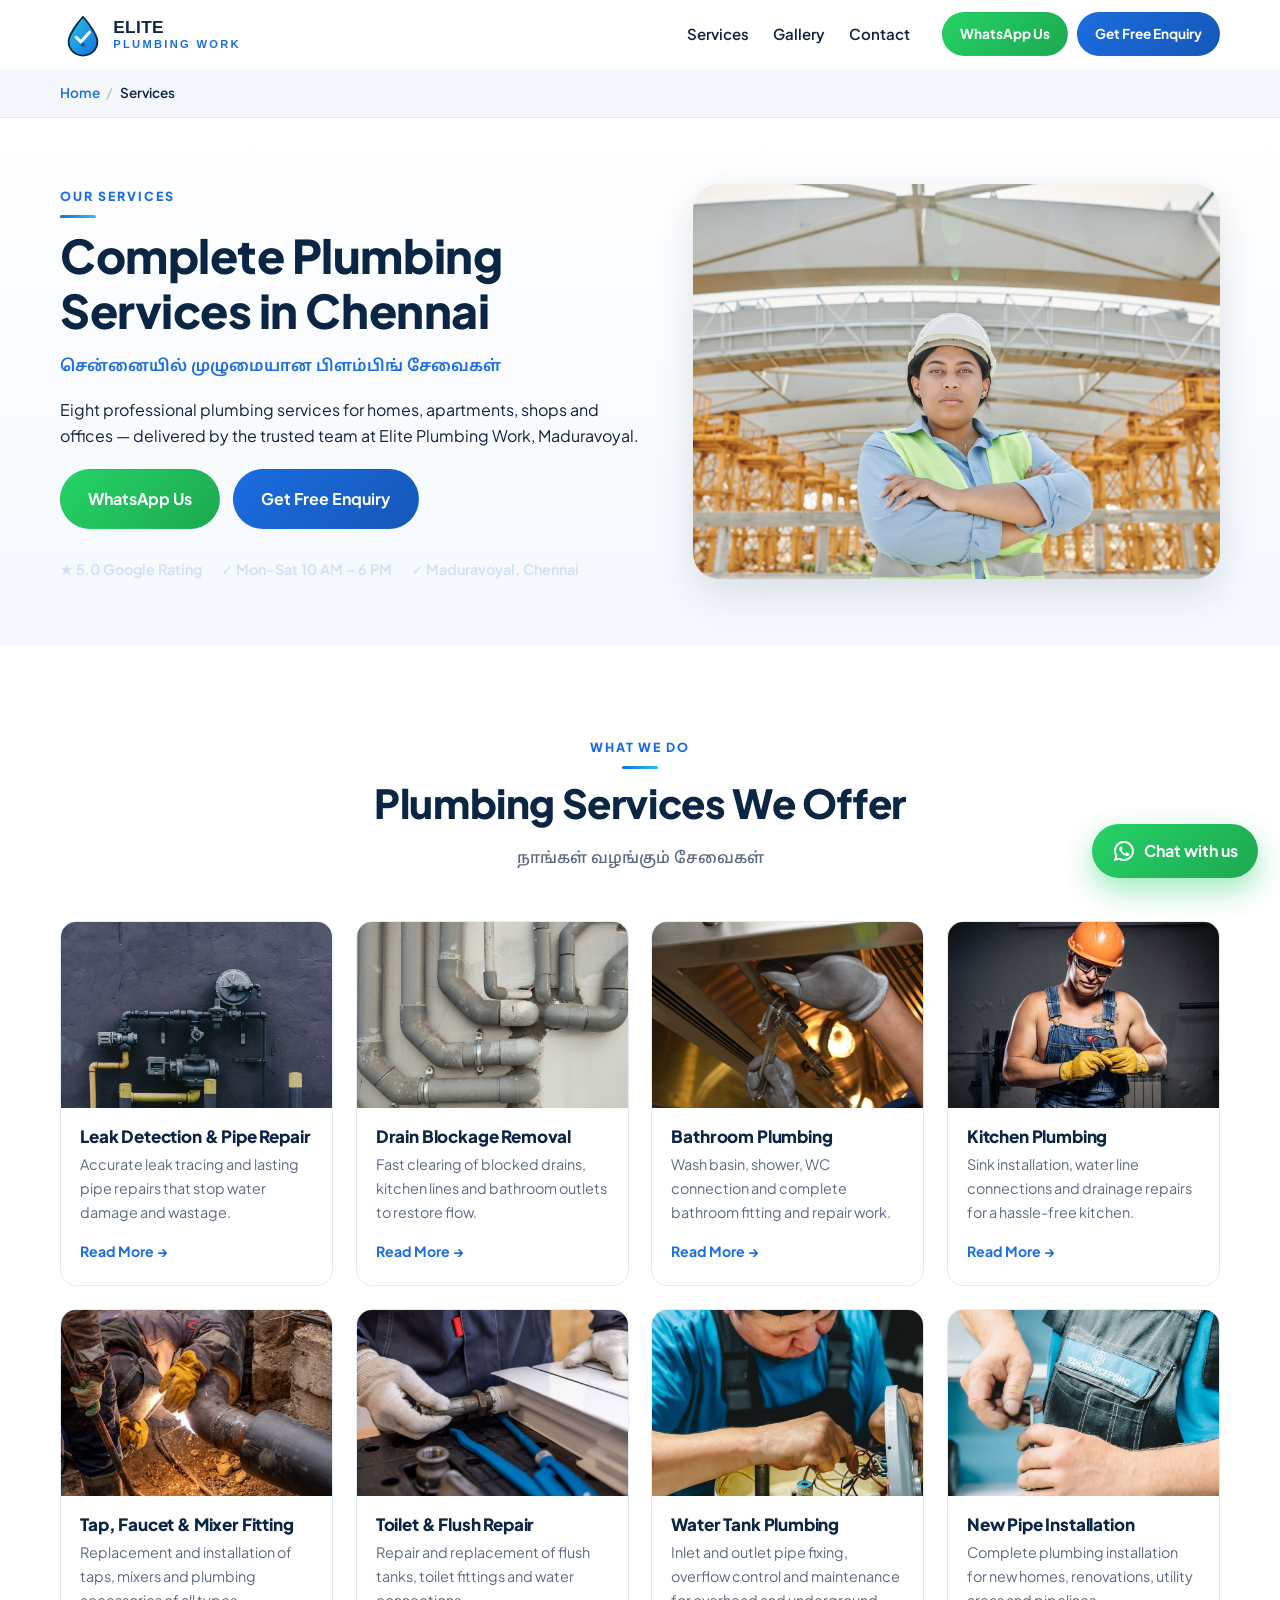
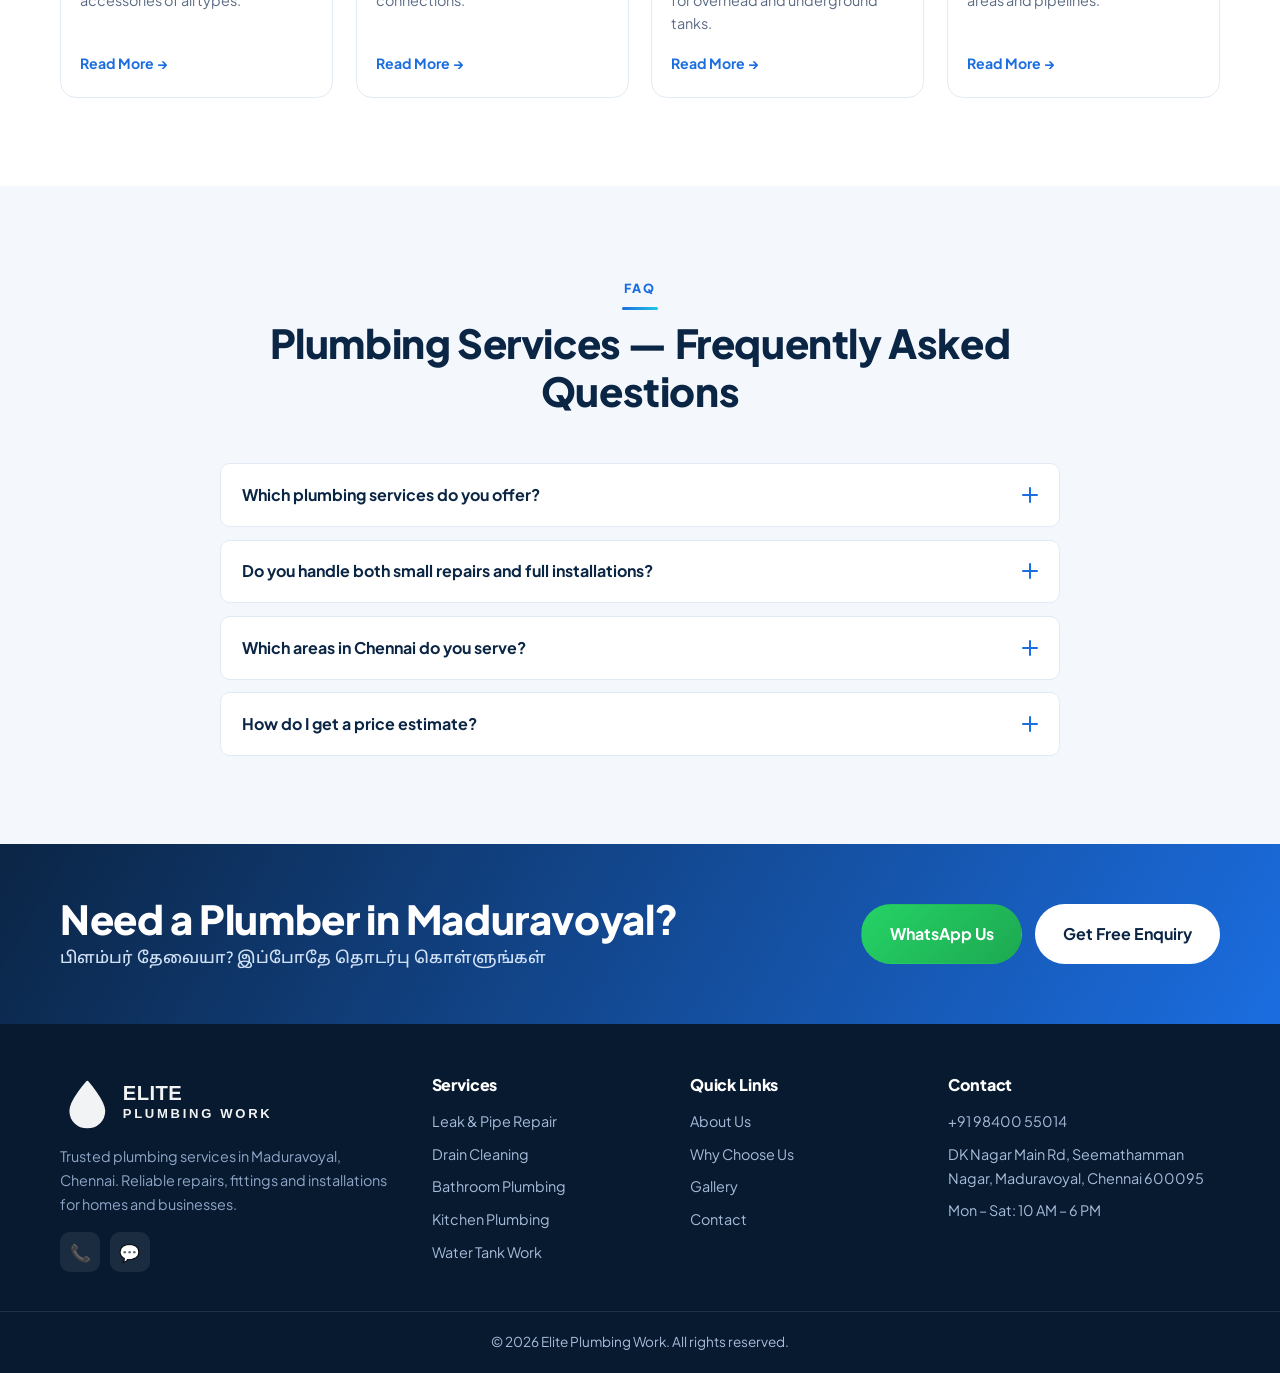
==== services/index.html @ b77322d3 "Add files via upload" ====
<!DOCTYPE html>
<html lang="en">
<head>
  <meta charset="UTF-8" />
  <meta name="viewport" content="width=device-width, initial-scale=1.0" />
  <title>Plumbing Services in Chennai | Elite Plumbing Work – Maduravoyal</title>
  <meta name="description" content="Complete plumbing services in Chennai — leak repair, drain cleaning, bathroom & kitchen plumbing, tap fitting, toilet repair, water tank plumbing and new pipe installation. Call or WhatsApp +91 98400 55014." />
  <meta name="keywords" content="plumbing services Chennai, plumber Maduravoyal, Elite Plumbing Work services, residential plumber Chennai" />
  <meta name="theme-color" content="#0B2545" />
  <link rel="canonical" href="./" />
  <meta property="og:type" content="website" />
  <meta property="og:title" content="Plumbing Services in Chennai | Elite Plumbing Work" />
  <meta property="og:description" content="Leak repair, drain cleaning, bathroom & kitchen plumbing, tap fitting, water tank work and more in Maduravoyal, Chennai." />
  <meta property="og:image" content="../images/hero.jpg" />
  <meta name="twitter:card" content="summary_large_image" />
  <link rel="icon" type="image/svg+xml" href="../assets/favicon.svg" />
  <link rel="preconnect" href="https://fonts.googleapis.com" />
  <link rel="preconnect" href="https://fonts.gstatic.com" crossorigin />
  <link href="https://fonts.googleapis.com/css2?family=Plus+Jakarta+Sans:wght@400;500;600;700;800&family=Noto+Sans+Tamil:wght@400;500;600&display=swap" rel="stylesheet" />
  <link rel="stylesheet" href="../css/styles.css" />
</head>
<body>

  <header class="site-header" id="siteHeader">
    <div class="container header__inner">
      <a href="../index.html" class="brand" aria-label="Elite Plumbing Work home">
        <img src="../assets/logo.svg" alt="Elite Plumbing Work" class="brand__logo" width="220" height="54" />
      </a>

      <nav class="nav" id="primaryNav" aria-label="Main navigation">
        <ul class="nav__list">
          <li><a href="../index.html#services" class="nav__link">Services <span class="ta">சேவைகள்</span></a></li>
          <li><a href="../index.html#gallery" class="nav__link">Gallery <span class="ta">புகைப்படங்கள்</span></a></li>
          <li><a href="../index.html#contact" class="nav__link">Contact <span class="ta">தொடர்பு</span></a></li>
        </ul>
        <div class="nav__cta">
          <a href="https://wa.me/919840055014?text=Hi%20Elite%20Plumbing%20Work%2C%20I%20need%20plumbing%20service." target="_blank" rel="noopener" class="btn btn--whatsapp btn--sm">WhatsApp Us</a>
          <a href="../index.html#contact" class="btn btn--primary btn--sm">Get Free Enquiry</a>
        </div>
      </nav>

      <button class="nav-toggle" id="navToggle" aria-expanded="false" aria-controls="primaryNav" aria-label="Toggle menu"><span></span><span></span><span></span></button>
    </div>
  </header>

  <main>
    <nav class="breadcrumb" aria-label="Breadcrumb">
      <div class="container">
        <ol>
          <li><a href="../index.html">Home</a></li>
          <li aria-current="page">Services</li>
        </ol>
      </div>
    </nav>

    <section class="page-hero">
      <div class="container page-hero__grid">
        <div class="page-hero__text reveal">
          <span class="eyebrow">Our Services</span>
          <h1>Complete Plumbing Services in Chennai</h1>
          <p class="page-hero__ta ta">சென்னையில் முழுமையான பிளம்பிங் சேவைகள்</p>
          <p>Eight professional plumbing services for homes, apartments, shops and offices — delivered by the trusted team at Elite Plumbing Work, Maduravoyal.</p>
          <div class="page-hero__actions">
            
            <a href="https://wa.me/919840055014?text=Hi%20Elite%20Plumbing%20Work%2C%20I%20need%20a%20plumber." target="_blank" rel="noopener" class="btn btn--whatsapp btn--lg">WhatsApp Us</a>
          <a href="../index.html#contact" class="btn btn--primary btn--lg">Get Free Enquiry</a>
          </div>
          <ul class="hero__chips">
            <li>★ 5.0 Google Rating</li>
            <li>✓ Mon–Sat 10 AM – 6 PM</li>
            <li>✓ Maduravoyal, Chennai</li>
          </ul>
        </div>
        <div class="page-hero__media reveal">
          <img src="../images/hero.jpg" alt="Elite Plumbing Work — plumbing services in Maduravoyal, Chennai" />
        </div>
      </div>
    </section>

    <section class="section">
      <div class="container">
        <div class="section__head reveal">
          <span class="eyebrow">What We Do</span>
          <h2>Plumbing Services We Offer</h2>
          <p class="section__sub ta">நாங்கள் வழங்கும் சேவைகள்</p>
        </div>

        <div class="services-grid">
          <article class="service-card reveal">
            <a class="service-card__img" href="leak-detection-pipe-repair.html"><img src="../images/service-leak.jpg" alt="Plumber repairing a leaking water pipe in Chennai" loading="lazy" /></a>
            <div class="service-card__body">
              <h3><a href="leak-detection-pipe-repair.html">Leak Detection &amp; Pipe Repair</a></h3>
              <p>Accurate leak tracing and lasting pipe repairs that stop water damage and wastage.</p>
              <a class="service-card__link" href="leak-detection-pipe-repair.html">Read More →</a>
            </div>
          </article>

          <article class="service-card reveal">
            <a class="service-card__img" href="drain-blockage-removal.html"><img src="../images/service-drain.jpg" alt="Drain cleaning and blockage removal in Chennai" loading="lazy" /></a>
            <div class="service-card__body">
              <h3><a href="drain-blockage-removal.html">Drain Blockage Removal</a></h3>
              <p>Fast clearing of blocked drains, kitchen lines and bathroom outlets to restore flow.</p>
              <a class="service-card__link" href="drain-blockage-removal.html">Read More →</a>
            </div>
          </article>

          <article class="service-card reveal">
            <a class="service-card__img" href="bathroom-plumbing.html"><img src="../images/service-bathroom.jpg" alt="Bathroom plumbing and fittings in Chennai" loading="lazy" /></a>
            <div class="service-card__body">
              <h3><a href="bathroom-plumbing.html">Bathroom Plumbing</a></h3>
              <p>Wash basin, shower, WC connection and complete bathroom fitting and repair work.</p>
              <a class="service-card__link" href="bathroom-plumbing.html">Read More →</a>
            </div>
          </article>

          <article class="service-card reveal">
            <a class="service-card__img" href="kitchen-plumbing.html"><img src="../images/service-kitchen.jpg" alt="Kitchen sink and plumbing line work in Chennai" loading="lazy" /></a>
            <div class="service-card__body">
              <h3><a href="kitchen-plumbing.html">Kitchen Plumbing</a></h3>
              <p>Sink installation, water line connections and drainage repairs for a hassle-free kitchen.</p>
              <a class="service-card__link" href="kitchen-plumbing.html">Read More →</a>
            </div>
          </article>

          <article class="service-card reveal">
            <a class="service-card__img" href="tap-faucet-mixer-fitting.html"><img src="../images/service-tap.jpg" alt="Tap and mixer fitting in Chennai" loading="lazy" /></a>
            <div class="service-card__body">
              <h3><a href="tap-faucet-mixer-fitting.html">Tap, Faucet &amp; Mixer Fitting</a></h3>
              <p>Replacement and installation of taps, mixers and plumbing accessories of all types.</p>
              <a class="service-card__link" href="tap-faucet-mixer-fitting.html">Read More →</a>
            </div>
          </article>

          <article class="service-card reveal">
            <a class="service-card__img" href="toilet-flush-repair.html"><img src="../images/service-toilet.jpg" alt="Toilet and flush repair in Chennai" loading="lazy" /></a>
            <div class="service-card__body">
              <h3><a href="toilet-flush-repair.html">Toilet &amp; Flush Repair</a></h3>
              <p>Repair and replacement of flush tanks, toilet fittings and water connections.</p>
              <a class="service-card__link" href="toilet-flush-repair.html">Read More →</a>
            </div>
          </article>

          <article class="service-card reveal">
            <a class="service-card__img" href="water-tank-plumbing.html"><img src="../images/service-tank.jpg" alt="Water tank plumbing in Chennai" loading="lazy" /></a>
            <div class="service-card__body">
              <h3><a href="water-tank-plumbing.html">Water Tank Plumbing</a></h3>
              <p>Inlet and outlet pipe fixing, overflow control and maintenance for overhead and underground tanks.</p>
              <a class="service-card__link" href="water-tank-plumbing.html">Read More →</a>
            </div>
          </article>

          <article class="service-card reveal">
            <a class="service-card__img" href="new-pipe-installation.html"><img src="../images/service-install.jpg" alt="New plumbing pipe installation in Chennai" loading="lazy" /></a>
            <div class="service-card__body">
              <h3><a href="new-pipe-installation.html">New Pipe Installation</a></h3>
              <p>Complete plumbing installation for new homes, renovations, utility areas and pipelines.</p>
              <a class="service-card__link" href="new-pipe-installation.html">Read More →</a>
            </div>
          </article>
        </div>
      </div>
    </section>

    <section class="section section--alt">
      <div class="container container--narrow">
        <div class="section__head reveal">
          <span class="eyebrow">FAQ</span>
          <h2>Plumbing Services — Frequently Asked Questions</h2>
        </div>
        <div class="faq">
          <div class="faq__item reveal"><button class="faq__q" aria-expanded="false">Which plumbing services do you offer?<span class="faq__icon"></span></button><div class="faq__a"><p>We cover leak and pipe repair, drain blockage removal, bathroom plumbing, kitchen plumbing, tap and mixer fitting, toilet and flush repair, water tank plumbing and new pipe installation.</p></div></div>
          <div class="faq__item reveal"><button class="faq__q" aria-expanded="false">Do you handle both small repairs and full installations?<span class="faq__icon"></span></button><div class="faq__a"><p>Yes. We take up single-tap repairs through to complete plumbing for new homes, renovations and commercial spaces.</p></div></div>
          <div class="faq__item reveal"><button class="faq__q" aria-expanded="false">Which areas in Chennai do you serve?<span class="faq__icon"></span></button><div class="faq__a"><p>We are based in Maduravoyal and serve Chennai and nearby localities. Message us your location on WhatsApp to confirm availability.</p></div></div>
          <div class="faq__item reveal"><button class="faq__q" aria-expanded="false">How do I get a price estimate?<span class="faq__icon"></span></button><div class="faq__a"><p>Send your enquiry with a short description or photo on WhatsApp. We will explain the work and give a clear estimate before starting.</p></div></div>
        </div>
      </div>
    </section>

    <section class="cta-band">
      <div class="container cta-band__inner">
        <div>
          <h2>Need a Plumber in Maduravoyal?</h2>
          <p class="ta">பிளம்பர் தேவையா? இப்போதே தொடர்பு கொள்ளுங்கள்</p>
        </div>
        <div class="cta-band__actions">
          
          <a href="https://wa.me/919840055014?text=Hi%20Elite%20Plumbing%20Work%2C%20I%20need%20a%20plumber." target="_blank" rel="noopener" class="btn btn--whatsapp btn--lg">WhatsApp Us</a>
          <a href="../index.html#contact" class="btn btn--light btn--lg">Get Free Enquiry</a>
        </div>
      </div>
    </section>
  </main>

  <footer class="footer">
    <div class="container footer__grid">
      <div class="footer__brand">
        <img src="../assets/logo.svg" alt="Elite Plumbing Work" width="220" height="54" class="footer__logo" />
        <p>Trusted plumbing services in Maduravoyal, Chennai. Reliable repairs, fittings and installations for homes and businesses.</p>
        <div class="footer__social">
          <a href="tel:+919840055014" aria-label="Call Elite Plumbing Work">📞</a>
          <a href="https://wa.me/919840055014" target="_blank" rel="noopener" aria-label="WhatsApp Elite Plumbing Work">💬</a>
        </div>
      </div>
      <div class="footer__col">
        <h4>Services</h4>
        <ul>
          <li><a href="leak-detection-pipe-repair.html">Leak &amp; Pipe Repair</a></li>
          <li><a href="drain-blockage-removal.html">Drain Cleaning</a></li>
          <li><a href="bathroom-plumbing.html">Bathroom Plumbing</a></li>
          <li><a href="kitchen-plumbing.html">Kitchen Plumbing</a></li>
          <li><a href="water-tank-plumbing.html">Water Tank Work</a></li>
        </ul>
      </div>
      <div class="footer__col">
        <h4>Quick Links</h4>
        <ul>
          <li><a href="../index.html#about">About Us</a></li>
          <li><a href="../index.html#why">Why Choose Us</a></li>
          
          <li><a href="../index.html#gallery">Gallery</a></li>
          <li><a href="../index.html#contact">Contact</a></li>
        </ul>
      </div>
      <div class="footer__col">
        <h4>Contact</h4>
        <ul>
          <li><a href="tel:+919840055014">+91 98400 55014</a></li>
          <li>DK Nagar Main Rd, Seemathamman Nagar, Maduravoyal, Chennai 600095</li>
          <li>Mon – Sat: 10 AM – 6 PM</li>
        </ul>
      </div>
    </div>
    <div class="footer__bottom"><p>© <span id="year"></span> Elite Plumbing Work. All rights reserved.</p></div>
  </footer>

  <a class="fab fab--whatsapp" href="https://wa.me/919840055014?text=Hi%20Elite%20Plumbing%20Work%2C%20I%20need%20a%20plumber." target="_blank" rel="noopener" aria-label="Chat on WhatsApp">
    <svg viewBox="0 0 24 24" aria-hidden="true"><path d="M12 2a10 10 0 0 0-8.6 15.1L2 22l5-1.3A10 10 0 1 0 12 2zm0 18a8 8 0 0 1-4.1-1.1l-.3-.2-3 .8.8-2.9-.2-.3A8 8 0 1 1 12 20zm4.4-5.9c-.2-.1-1.4-.7-1.6-.8s-.4-.1-.5.1-.6.8-.8 1-.3.2-.5.1a6.5 6.5 0 0 1-1.9-1.2 7.2 7.2 0 0 1-1.3-1.7c-.1-.2 0-.4.1-.5l.4-.5.3-.5v-.5l-.8-1.8c-.2-.5-.4-.4-.5-.4h-.5a1 1 0 0 0-.7.3 2.9 2.9 0 0 0-.9 2.2 5 5 0 0 0 1.1 2.7 11.5 11.5 0 0 0 4.4 3.9c2.5 1 2.5.7 3 .6a2.6 2.6 0 0 0 1.7-1.2 2.1 2.1 0 0 0 .2-1.2c-.1-.2-.3-.3-.5-.4z"/></svg>
    <span class="fab__text">Chat with us</span>
  </a>
  <button class="to-top" id="toTop" aria-label="Back to top">↑</button>
  <div class="mobile-bar">
    <a href="https://wa.me/919840055014?text=Hi%20Elite%20Plumbing%20Work%2C%20I%20need%20a%20plumber." target="_blank" rel="noopener" class="mobile-bar__item mobile-bar__item--wa"><span>💬</span>WhatsApp</a>
    <a href="../index.html#contact" class="mobile-bar__item"><span>✉️</span>Enquiry</a>
  </div>

  <script type="application/ld+json">
  {
    "@context": "https://schema.org",
    "@type": "CollectionPage",
    "name": "Plumbing Services in Chennai",
    "description": "Complete plumbing services offered by Elite Plumbing Work in Maduravoyal, Chennai.",
    "url": "./",
    "mainEntity": {
      "@type": "ItemList",
      "itemListElement": [
        {"@type":"ListItem","position":1,"name":"Leak Detection & Pipe Repair","url":"leak-detection-pipe-repair.html"},
        {"@type":"ListItem","position":2,"name":"Drain Blockage Removal","url":"drain-blockage-removal.html"},
        {"@type":"ListItem","position":3,"name":"Bathroom Plumbing","url":"bathroom-plumbing.html"},
        {"@type":"ListItem","position":4,"name":"Kitchen Plumbing","url":"kitchen-plumbing.html"},
        {"@type":"ListItem","position":5,"name":"Tap, Faucet & Mixer Fitting","url":"tap-faucet-mixer-fitting.html"},
        {"@type":"ListItem","position":6,"name":"Toilet & Flush Repair","url":"toilet-flush-repair.html"},
        {"@type":"ListItem","position":7,"name":"Water Tank Plumbing","url":"water-tank-plumbing.html"},
        {"@type":"ListItem","position":8,"name":"New Pipe Installation","url":"new-pipe-installation.html"}
      ]
    }
  }
  </script>
  <script type="application/ld+json">
  {
    "@context": "https://schema.org",
    "@type": "BreadcrumbList",
    "itemListElement": [
      {"@type":"ListItem","position":1,"name":"Home","item":"../index.html"},
      {"@type":"ListItem","position":2,"name":"Services","item":"./"}
    ]
  }
  </script>
  <script src="../js/main.js" defer></script>
</body>
</html>
---- css/styles.css ----
/* =========================================================
   Elite Plumbing Work — stylesheet
   ========================================================= */

:root{
  --navy:#0B2545;
  --navy-800:#0F2A4A;
  --navy-700:#12335c;
  --blue:#1B6DE0;
  --blue-dark:#1557b8;
  --cyan:#22C7E6;
  --amber:#f6a723;
  --wa:#25D366;
  --wa-dark:#1da851;
  --ink:#10233f;
  --muted:#5b6b83;
  --line:#e2ebf5;
  --bg:#ffffff;
  --bg-alt:#f4f8fd;
  --white:#ffffff;
  --shadow-sm:0 4px 14px rgba(11,37,69,.08);
  --shadow-md:0 14px 40px rgba(11,37,69,.12);
  --shadow-lg:0 26px 70px rgba(11,37,69,.20);
  --radius:16px;
  --radius-sm:10px;
  --radius-lg:26px;
  --container:1200px;
  --ease:cubic-bezier(.22,.61,.36,1);
}

*,*::before,*::after{box-sizing:border-box}
html{scroll-behavior:smooth;scroll-padding-top:96px;-webkit-text-size-adjust:100%}
body{
  margin:0;
  font-family:"Plus Jakarta Sans",system-ui,-apple-system,"Segoe UI",Roboto,Arial,sans-serif;
  color:var(--ink);
  background:var(--bg);
  line-height:1.65;
  overflow-x:hidden;
}
img{max-width:100%;display:block}
a{color:inherit;text-decoration:none}
h1,h2,h3,h4{line-height:1.2;margin:0 0 .5em;color:var(--navy);font-weight:800;letter-spacing:-.01em}
h2{font-size:clamp(1.6rem,3.4vw,2.5rem)}
h3{font-size:1.15rem}
p{margin:0 0 1rem}
ul{margin:0;padding:0;list-style:none}
button{font:inherit;cursor:pointer}
.ta{font-family:"Noto Sans Tamil","Plus Jakarta Sans",sans-serif;display:block;font-weight:500}

.container{width:100%;max-width:var(--container);margin-inline:auto;padding-inline:20px}
.container--narrow{max-width:880px}

.ico{width:18px;height:18px;fill:currentColor;flex:none}
.ico--star{fill:var(--amber)}

/* ---------- Buttons ---------- */
.btn{
  --bg:var(--blue);--fg:#fff;--bd:transparent;
  display:inline-flex;align-items:center;justify-content:center;gap:.55rem;
  background:var(--bg);color:var(--fg);border:1.5px solid var(--bd);
  padding:.85rem 1.4rem;border-radius:999px;font-weight:700;font-size:.95rem;
  transition:transform .25s var(--ease),box-shadow .25s var(--ease),background .25s,color .25s;
  white-space:nowrap;
}
.btn:hover{transform:translateY(-2px);box-shadow:var(--shadow-md)}
.btn--sm{padding:.6rem 1.05rem;font-size:.85rem}
.btn--lg{padding:1rem 1.7rem;font-size:1rem}
.btn--block{width:100%}
.btn--primary{background:linear-gradient(135deg,var(--blue),var(--blue-dark));--fg:#fff}
.btn--whatsapp{background:linear-gradient(135deg,var(--wa),var(--wa-dark));--fg:#fff}
.btn--light{background:#fff;--fg:var(--navy)}
.btn--ghost{background:rgba(27,109,224,.08);--fg:var(--navy)}
.btn--outline{background:transparent;--fg:var(--navy);--bd:var(--line)}
.btn--outline:hover{background:var(--navy);color:#fff;border-color:var(--navy)}

.eyebrow{
  display:inline-block;font-size:.78rem;font-weight:800;letter-spacing:.16em;
  text-transform:uppercase;color:var(--blue);margin-bottom:.6rem;
}
.eyebrow::after{
  content:"";display:block;width:36px;height:3px;border-radius:3px;margin:.5rem 0 0;
  background:linear-gradient(90deg,var(--blue),var(--cyan));
}
.section__head .eyebrow::after,.section__head--light .eyebrow::after{margin-inline:auto}

/* ---------- Utility bar ---------- */
.utility-bar{background:var(--navy);color:#cfe0f5;font-size:.82rem}
.utility-bar__inner{display:flex;gap:1.4rem;justify-content:flex-end;align-items:center;padding-block:.5rem;flex-wrap:wrap}
.utility-bar__item{display:inline-flex;align-items:center;gap:.4rem}
.utility-bar__link{color:#7fd7ff;font-weight:700}
.utility-bar__link:hover{color:#fff}

/* ---------- Header ---------- */
.site-header{
  position:sticky;top:0;z-index:60;background:rgba(255,255,255,.86);
  backdrop-filter:blur(14px);border-bottom:1px solid transparent;transition:.3s var(--ease);
}
.site-header.is-scrolled{box-shadow:var(--shadow-sm);border-bottom-color:var(--line)}
.header__inner{display:flex;align-items:center;justify-content:space-between;gap:1rem;padding-block:.7rem}
.brand__logo{height:46px;width:auto}
.nav{display:flex;align-items:center;gap:2rem}
.nav__list{display:flex;gap:1.5rem}
.nav__link{font-weight:600;font-size:.94rem;color:var(--ink);position:relative;padding-block:.3rem}
.nav__link .ta{display:none}
.nav__link::after{content:"";position:absolute;left:0;bottom:-2px;height:2px;width:0;background:var(--blue);transition:width .3s var(--ease)}
.nav__link:hover{color:var(--blue)}
.nav__link:hover::after{width:100%}
.nav__cta{display:flex;gap:.6rem}
.nav-toggle{display:none;flex-direction:column;gap:5px;background:none;border:0;padding:8px}
.nav-toggle span{width:24px;height:2.5px;background:var(--navy);border-radius:2px;transition:.3s var(--ease)}
.nav-toggle[aria-expanded="true"] span:nth-child(1){transform:translateY(7.5px) rotate(45deg)}
.nav-toggle[aria-expanded="true"] span:nth-child(2){opacity:0}
.nav-toggle[aria-expanded="true"] span:nth-child(3){transform:translateY(-7.5px) rotate(-45deg)}

/* ---------- Hero ---------- */
.hero{position:relative;min-height:min(88vh,760px);display:flex;align-items:center;overflow:hidden;color:#fff}
.hero__bg{position:absolute;inset:0;background:url("../images/hero.jpg") center/cover no-repeat;transform:scale(1.04)}
.hero__overlay{position:absolute;inset:0;background:linear-gradient(105deg,rgba(11,37,69,.94) 0%,rgba(11,37,69,.82) 45%,rgba(27,109,224,.55) 100%)}
.hero__content{position:relative;z-index:2;padding-block:5rem;max-width:760px}
.pill{
  display:inline-flex;align-items:center;gap:.45rem;background:rgba(255,255,255,.14);
  border:1px solid rgba(255,255,255,.3);color:#fff;padding:.4rem .9rem;border-radius:999px;
  font-size:.83rem;font-weight:600;margin-bottom:1.2rem;backdrop-filter:blur(6px);
}
.pill .ico{width:15px;height:15px}
.hero__title{color:#fff;font-size:clamp(2rem,5.2vw,3.5rem);font-weight:800;line-height:1.12}
.hero__title .accent{color:var(--cyan);display:block}
.hero__title-ta{font-size:clamp(1rem,2.4vw,1.4rem);font-weight:500;opacity:.92;margin-top:.6rem}
.hero__text{font-size:clamp(1rem,1.6vw,1.15rem);color:#dbe8f8;max-width:600px;margin-top:.8rem}
.hero__actions{display:flex;flex-wrap:wrap;gap:.8rem;margin-top:1.6rem}
.hero__chips{display:flex;flex-wrap:wrap;gap:1.2rem;margin-top:1.8rem;font-size:.9rem;color:#cfe0f5}
.hero__chips li{font-weight:600}

/* ---------- Stats ---------- */
.stats{background:var(--bg-alt);border-bottom:1px solid var(--line)}
.stats__grid{display:grid;grid-template-columns:repeat(4,1fr);gap:1rem;padding-block:2rem}
.stat{text-align:center;padding:.4rem}
.stat__num{display:block;font-size:clamp(1.7rem,4vw,2.4rem);font-weight:800;color:var(--blue)}
.stat__label{font-size:.88rem;color:var(--muted);font-weight:600}
.stat__label .ta{display:inline;font-size:.82rem;color:var(--muted)}

/* ---------- Sections ---------- */
.section{padding-block:clamp(3.2rem,7vw,5.5rem)}
.section--alt{background:var(--bg-alt)}
.section__head{text-align:center;max-width:760px;margin:0 auto clamp(2rem,4vw,3rem)}
.section__sub{color:var(--muted);font-size:.98rem;margin-top:.2rem}
.section__link{margin-top:1rem}
.section__head--light h2,.section__head--light .section__sub{color:#fff}
.section__head--light .eyebrow{color:var(--cyan)}

/* ---------- Services ---------- */
.services-grid{display:grid;grid-template-columns:repeat(4,1fr);gap:1.4rem}
.service-card{
  background:#fff;border:1px solid var(--line);border-radius:var(--radius);overflow:hidden;
  display:flex;flex-direction:column;transition:transform .35s var(--ease),box-shadow .35s var(--ease),border-color .35s;
}
.service-card:hover{transform:translateY(-8px);box-shadow:var(--shadow-lg);border-color:transparent}
.service-card__img{display:block;aspect-ratio:16/11;overflow:hidden}
.service-card__img img{width:100%;height:100%;object-fit:cover;transition:transform .6s var(--ease)}
.service-card:hover .service-card__img img{transform:scale(1.08)}
.service-card__body{padding:1.15rem 1.2rem 1.35rem;display:flex;flex-direction:column;flex:1}
.service-card__body h3{font-size:1.06rem;margin-bottom:.4rem}
.service-card__body h3 a{color:inherit;transition:color .25s}
.service-card__body h3 a:hover{color:var(--blue)}
.service-card__body p{font-size:.9rem;color:var(--muted);margin-bottom:1rem}
.service-card__link{margin-top:auto;color:var(--blue);font-weight:700;font-size:.88rem;transition:gap .3s}
.service-card__link:hover{color:var(--blue-dark)}

/* ---------- About ---------- */
.about{display:grid;grid-template-columns:1fr 1.1fr;gap:clamp(1.5rem,4vw,3.5rem);align-items:center}
.about__media{position:relative;border-radius:var(--radius-lg);overflow:hidden;box-shadow:var(--shadow-md)}
.about__media img{width:100%;aspect-ratio:4/3;object-fit:cover}
.about__badge{
  position:absolute;bottom:16px;right:16px;background:#fff;border-radius:14px;
  padding:.7rem 1rem;text-align:center;box-shadow:var(--shadow-md);
}
.about__badge strong{display:block;color:var(--amber);font-size:1.3rem}
.about__badge span{font-size:.72rem;color:var(--muted);font-weight:600}
.about__ta{color:var(--blue);font-weight:600;margin-top:-.6rem}
.about__list{margin:1.2rem 0 1.6rem;display:grid;gap:.55rem}
.about__list li{position:relative;padding-left:1.7rem;font-weight:500;font-size:.96rem}
.about__list li::before{
  content:"";position:absolute;left:0;top:.42em;width:16px;height:16px;border-radius:50%;
  background:rgba(27,109,224,.14);
}
.about__list li::after{
  content:"";position:absolute;left:5px;top:.62em;width:5px;height:9px;
  border-right:2px solid var(--blue);border-bottom:2px solid var(--blue);transform:rotate(42deg);
}

/* ---------- Service Area ---------- */
.areas__grid{display:grid;grid-template-columns:1fr 1.05fr;gap:clamp(1.5rem,4vw,3.4rem);align-items:center}
.areas__media{position:relative;border-radius:var(--radius-lg);overflow:hidden;box-shadow:var(--shadow-md)}
.areas__media img{width:100%;aspect-ratio:4/3;object-fit:cover}
.areas__pin{
  position:absolute;bottom:16px;left:16px;background:#fff;border-radius:14px;padding:.7rem 1rem;
  display:flex;align-items:center;gap:.6rem;box-shadow:var(--shadow-md);
}
.areas__pin-ico{font-size:1.3rem}
.areas__pin strong{display:block;font-size:.78rem;color:var(--muted);text-transform:uppercase;letter-spacing:.06em}
.areas__pin span{font-weight:700;color:var(--navy);font-size:.92rem}
.areas__ta{color:var(--blue);font-weight:600;margin-top:-.6rem}
.areas__list{display:flex;flex-wrap:wrap;gap:.6rem;margin:1.3rem 0}
.areas__list li{
  background:#fff;border:1.5px solid var(--line);border-radius:999px;padding:.45rem 1rem;
  font-weight:600;font-size:.9rem;color:var(--navy);transition:.3s var(--ease);
}
.areas__list li:hover{border-color:var(--blue);color:var(--blue);transform:translateY(-2px);box-shadow:var(--shadow-sm)}
.areas__note{font-size:.9rem;color:var(--muted)}
.areas__actions{display:flex;gap:.8rem;flex-wrap:wrap;margin-top:1.2rem}

/* ---------- Why ---------- */
.why{position:relative;color:#fff;background:var(--navy)}
.why__bg{position:absolute;inset:0;background-size:cover;background-position:center;opacity:.16;mix-blend-mode:luminosity}
.why .container{position:relative;z-index:2}
.why__grid{display:grid;grid-template-columns:repeat(4,1fr);gap:1.2rem}
.why-card{
  background:rgba(255,255,255,.07);border:1px solid rgba(255,255,255,.14);
  border-radius:var(--radius);padding:1.5rem 1.3rem;transition:transform .35s var(--ease),background .35s;
}
.why-card:hover{transform:translateY(-6px);background:rgba(255,255,255,.13)}
.why-card__ico{font-size:1.6rem;margin-bottom:.6rem}
.why-card h3{color:#fff;font-size:1.05rem}
.why-card p{color:#c3d4ec;font-size:.9rem;margin:0}

/* ---------- Process ---------- */
.steps{display:grid;grid-template-columns:repeat(4,1fr);gap:1.2rem;counter-reset:s}
.step{background:#fff;border:1px solid var(--line);border-radius:var(--radius);padding:1.6rem 1.3rem;position:relative;transition:transform .35s var(--ease),box-shadow .35s var(--ease)}
.step:hover{transform:translateY(-6px);box-shadow:var(--shadow-md)}
.step__n{display:inline-block;font-size:1.4rem;font-weight:800;color:var(--cyan);margin-bottom:.5rem}
.step h3{font-size:1.05rem;margin-bottom:.35rem}
.step p{font-size:.9rem;color:var(--muted);margin:0}

/* ---------- Gallery ---------- */
.gallery{display:grid;grid-template-columns:repeat(3,1fr);gap:1rem}
.gallery__item{border-radius:var(--radius);overflow:hidden;position:relative;aspect-ratio:4/3;box-shadow:var(--shadow-sm)}
.gallery__item img{width:100%;height:100%;object-fit:cover;transition:transform .6s var(--ease)}
.gallery__item::after{content:"＋";position:absolute;inset:0;display:grid;place-items:center;color:#fff;font-size:1.8rem;background:rgba(11,37,69,.55);opacity:0;transition:opacity .35s var(--ease)}
.gallery__item:hover img{transform:scale(1.09)}
.gallery__item:hover::after{opacity:1}

/* lightbox */
.lightbox{position:fixed;inset:0;background:rgba(6,18,34,.92);display:none;place-items:center;z-index:120;padding:24px}
.lightbox.is-open{display:grid}
.lightbox img{max-width:92vw;max-height:88vh;border-radius:12px;box-shadow:var(--shadow-lg)}
.lightbox__close{position:absolute;top:18px;right:22px;background:none;border:0;color:#fff;font-size:2rem;line-height:1}

/* ---------- Reviews ---------- */
.reviews__inner{display:grid;grid-template-columns:.85fr 1.15fr;gap:clamp(1.5rem,4vw,3rem);align-items:center}
.reviews__card{
  background:linear-gradient(150deg,var(--navy),var(--blue));color:#fff;border-radius:var(--radius-lg);
  padding:2.4rem 1.8rem;text-align:center;box-shadow:var(--shadow-lg);
}
.reviews__stars{color:var(--amber);font-size:1.5rem;letter-spacing:.15em}
.reviews__score{font-size:3.4rem;font-weight:800;line-height:1}
.reviews__meta{color:#dbe8f8;margin:.5rem 0 .3rem}
.reviews__ta{color:#a7c8f2;font-size:.9rem;margin-bottom:1.3rem}
.reviews__card .btn--outline{--fg:#fff;--bd:rgba(255,255,255,.5)}
.reviews__card .btn--outline:hover{background:#fff;color:var(--navy);border-color:#fff}
.reviews__text p{color:var(--muted)}

/* ---------- FAQ ---------- */
.faq{display:grid;gap:.8rem}
.faq__item{background:#fff;border:1px solid var(--line);border-radius:var(--radius-sm);overflow:hidden;transition:box-shadow .3s}
.faq__item.is-open{box-shadow:var(--shadow-md)}
.faq__q{
  width:100%;text-align:left;background:none;border:0;padding:1.1rem 1.3rem;
  font-weight:700;color:var(--navy);display:flex;justify-content:space-between;align-items:center;gap:1rem;font-size:1rem;
}
.faq__icon{position:relative;width:16px;height:16px;flex:none}
.faq__icon::before,.faq__icon::after{content:"";position:absolute;background:var(--blue);border-radius:2px;transition:.3s var(--ease)}
.faq__icon::before{top:7px;left:0;width:16px;height:2px}
.faq__icon::after{left:7px;top:0;width:2px;height:16px}
.faq__item.is-open .faq__icon::after{transform:rotate(90deg);opacity:0}
.faq__a{max-height:0;overflow:hidden;transition:max-height .4s var(--ease)}
.faq__a p{padding:0 1.3rem 1.2rem;margin:0;color:var(--muted);font-size:.94rem}

/* ---------- Contact ---------- */
.contact{background:var(--navy);color:#fff;position:relative}
.contact h2{color:#fff}
.contact .eyebrow{color:var(--cyan)}
.contact__grid{display:grid;grid-template-columns:1fr 1fr;gap:clamp(1.6rem,4vw,3.2rem);align-items:start}
.contact__ta{color:var(--cyan);font-weight:600;margin-top:-.6rem}
.contact__info > p{color:#c3d4ec}
.contact__list{display:grid;gap:1rem;margin:1.6rem 0}
.contact__list li{display:flex;gap:.9rem;align-items:flex-start}
.contact__ico{width:42px;height:42px;flex:none;display:grid;place-items:center;background:rgba(255,255,255,.1);border-radius:12px;font-size:1.1rem}
.contact__list strong{display:block;font-size:.8rem;text-transform:uppercase;letter-spacing:.08em;color:var(--cyan)}
.contact__list a,.contact__list span{color:#e6eefb;font-weight:500}
.contact__list a:hover{color:#fff;text-decoration:underline}
.contact__actions{display:flex;gap:.8rem;flex-wrap:wrap}

.enquiry-form{background:#fff;border-radius:var(--radius-lg);padding:clamp(1.5rem,3vw,2.2rem);color:var(--ink);box-shadow:var(--shadow-lg)}
.enquiry-form h3{font-size:1.3rem;margin-bottom:.3rem}
.enquiry-form__note{font-size:.85rem;color:var(--muted);margin-bottom:1.2rem}
.field{margin-bottom:1rem}
.field label{display:block;font-size:.85rem;font-weight:700;margin-bottom:.35rem;color:var(--navy)}
.req{color:#e5484d}
.field input,.field select,.field textarea{
  width:100%;padding:.8rem .95rem;border:1.5px solid var(--line);border-radius:var(--radius-sm);
  font:inherit;font-size:.94rem;color:var(--ink);background:#fbfdff;transition:border-color .25s,box-shadow .25s;
}
.field input:focus,.field select:focus,.field textarea:focus{outline:none;border-color:var(--blue);box-shadow:0 0 0 4px rgba(27,109,224,.12)}
.field input.invalid,.field select.invalid{border-color:#e5484d;background:#fff6f6}
.field textarea{resize:vertical;min-height:110px}
.enquiry-form__status{font-size:.86rem;font-weight:600;margin:.8rem 0 0;min-height:1.2em}
.enquiry-form__status.ok{color:var(--wa-dark)}
.enquiry-form__status.err{color:#e5484d}

.map-wrap{margin-top:clamp(2rem,5vw,3.5rem);border-radius:var(--radius);overflow:hidden;box-shadow:var(--shadow-lg);border:4px solid #fff}
.map-wrap iframe{display:block}

/* ---------- Footer ---------- */
.footer{background:#081a30;color:#a7bcda;padding-top:3.2rem}
.footer__grid{display:grid;grid-template-columns:1.5fr 1fr 1fr 1.2fr;gap:2rem;padding-bottom:2.4rem}
.footer__logo{filter:brightness(0) invert(1);opacity:.95;margin-bottom:1rem}
.footer__brand p{font-size:.9rem;color:#8fa6c7}
.footer__social{display:flex;gap:.6rem;margin-top:1rem}
.footer__social a{width:40px;height:40px;display:grid;place-items:center;background:rgba(255,255,255,.08);border-radius:10px;font-size:1.05rem;transition:.3s}
.footer__social a:hover{background:var(--blue)}
.footer h4{color:#fff;font-size:1rem;margin-bottom:1rem}
.footer__col ul{display:grid;gap:.55rem}
.footer__col li,.footer__col a{font-size:.9rem}
.footer__col a:hover{color:#fff}
.footer__bottom{border-top:1px solid rgba(255,255,255,.1);padding-block:1.2rem;text-align:center}
.footer__bottom p{margin:0;font-size:.85rem}

/* ---------- Floating buttons ---------- */
.fab{
  position:fixed;right:22px;bottom:22px;z-index:90;display:inline-flex;align-items:center;gap:.5rem;
  background:linear-gradient(135deg,var(--wa),var(--wa-dark));color:#fff;padding:.85rem 1.25rem;
  border-radius:999px;font-weight:700;box-shadow:0 12px 30px rgba(37,211,102,.45);
  transition:transform .3s var(--ease),box-shadow .3s;animation:waPulse 2.6s infinite;
}
.fab svg{width:24px;height:24px;fill:#fff}
.fab:hover{transform:translateY(-3px) scale(1.03)}
.fab__text{}
@keyframes waPulse{0%{box-shadow:0 0 0 0 rgba(37,211,102,.5)}70%{box-shadow:0 0 0 16px rgba(37,211,102,0)}100%{box-shadow:0 0 0 0 rgba(37,211,102,0)}}

.to-top{
  position:fixed;right:24px;bottom:88px;z-index:89;width:44px;height:44px;border-radius:50%;
  background:var(--navy);color:#fff;border:0;font-size:1.1rem;opacity:0;pointer-events:none;transition:.3s var(--ease);
}
.to-top.is-show{opacity:1;pointer-events:auto}
.to-top:hover{background:var(--blue)}

.mobile-bar{display:none;position:fixed;left:0;right:0;bottom:0;z-index:88;background:#fff;border-top:1px solid var(--line);box-shadow:0 -6px 20px rgba(11,37,69,.1)}
.mobile-bar__item{flex:1;display:flex;flex-direction:column;align-items:center;gap:2px;padding:.6rem 0;font-size:.72rem;font-weight:700;color:var(--navy)}
.mobile-bar__item span{font-size:1.15rem}
.mobile-bar__item--wa{color:var(--wa-dark)}

/* ---------- Service subpages ---------- */
.breadcrumb{background:var(--bg-alt);border-bottom:1px solid var(--line)}
.breadcrumb ol{display:flex;flex-wrap:wrap;gap:.4rem;align-items:center;margin:0;padding:.8rem 0;list-style:none;font-size:.85rem;color:var(--muted)}
.breadcrumb li+li::before{content:"/";margin-right:.4rem;color:#b7c6da}
.breadcrumb a{color:var(--blue);font-weight:600}
.breadcrumb a:hover{text-decoration:underline}
.breadcrumb [aria-current]{color:var(--navy);font-weight:600}

.page-hero{padding-block:clamp(2.2rem,5vw,4rem);background:linear-gradient(180deg,#fff,var(--bg-alt))}
.page-hero__grid{display:grid;grid-template-columns:1.05fr .95fr;gap:clamp(1.5rem,4vw,3.2rem);align-items:center}
.page-hero h1{font-size:clamp(1.8rem,4.4vw,2.9rem)}
.page-hero__ta{color:var(--blue);font-weight:600;margin-top:-.5rem}
.page-hero__actions{display:flex;gap:.8rem;flex-wrap:wrap;margin-top:1.2rem}
.page-hero__media{border-radius:var(--radius-lg);overflow:hidden;box-shadow:var(--shadow-md)}
.page-hero__media img{width:100%;aspect-ratio:4/3;object-fit:cover}

.page-content{display:grid;grid-template-columns:1.9fr 1fr;gap:clamp(1.6rem,4vw,3rem);align-items:start}
.page-main h2{font-size:clamp(1.35rem,2.6vw,1.9rem);margin-top:1.8rem}
.page-main h2:first-child{margin-top:0}
.includes{display:grid;grid-template-columns:1fr 1fr;gap:.7rem 1.4rem;margin:0 0 .5rem}
.includes li{position:relative;padding-left:1.7rem;font-weight:500}
.includes li::before{content:"";position:absolute;left:0;top:.42em;width:16px;height:16px;border-radius:50%;background:rgba(27,109,224,.14)}
.includes li::after{content:"";position:absolute;left:5px;top:.6em;width:5px;height:9px;border-right:2px solid var(--blue);border-bottom:2px solid var(--blue);transform:rotate(42deg)}
.includes--why{margin-top:.4rem}
.page-cta-line{margin-top:1.6rem;font-weight:600}

.page-side{display:grid;gap:1.2rem;position:sticky;top:96px}
.side-card{background:#fff;border:1px solid var(--line);border-radius:var(--radius);padding:1.4rem;box-shadow:var(--shadow-sm)}
.side-card h3{font-size:1.05rem;margin-bottom:.35rem}
.side-card p{font-size:.9rem;color:var(--muted)}
.side-card .btn{margin-top:.6rem}
.side-card__link{color:var(--blue);font-weight:700;font-size:.9rem}

.rel-services{display:grid;grid-template-columns:repeat(4,1fr);gap:1rem}
.rel-card{position:relative;border-radius:var(--radius);overflow:hidden;aspect-ratio:4/3;box-shadow:var(--shadow-sm);display:block}
.rel-card img{width:100%;height:100%;object-fit:cover;transition:transform .6s var(--ease)}
.rel-card::after{content:"";position:absolute;inset:0;background:linear-gradient(0deg,rgba(11,37,69,.9),rgba(11,37,69,.15))}
.rel-card span{position:absolute;left:12px;right:12px;bottom:12px;z-index:2;color:#fff;font-weight:700;font-size:.95rem}
.rel-card:hover img{transform:scale(1.09)}

.cta-band{background:linear-gradient(120deg,var(--navy),var(--blue));color:#fff;padding-block:clamp(2.2rem,5vw,3.2rem)}
.cta-band__inner{display:flex;flex-wrap:wrap;gap:1.4rem;align-items:center;justify-content:space-between}
.cta-band h2{color:#fff;margin:0}
.cta-band p{color:#cfe0f5;margin:.2rem 0 0}
.cta-band__actions{display:flex;gap:.8rem;flex-wrap:wrap}

/* ---------- Reveal animation ---------- */
.reveal{opacity:0;transform:translateY(26px);transition:opacity .7s var(--ease),transform .7s var(--ease)}
.reveal.is-visible{opacity:1;transform:none}

/* ---------- Responsive ---------- */
@media (max-width:1100px){
  .services-grid{grid-template-columns:repeat(3,1fr)}
  .why__grid{grid-template-columns:repeat(2,1fr)}
  .steps{grid-template-columns:repeat(2,1fr)}
  .rel-services{grid-template-columns:repeat(3,1fr)}
  .footer__grid{grid-template-columns:1fr 1fr}
}
@media (max-width:900px){
  .nav{
    position:fixed;inset:0 0 0 auto;width:min(320px,84vw);background:#fff;flex-direction:column;
    align-items:stretch;justify-content:flex-start;gap:0;padding:5.5rem 1.4rem 1.4rem;transform:translateX(105%);
    transition:transform .4s var(--ease);box-shadow:-20px 0 60px rgba(11,37,69,.2);z-index:70;overflow-y:auto;
  }
  .nav.is-open{transform:none}
  .nav__list{flex-direction:column;gap:0}
  .nav__list li{border-bottom:1px solid var(--line)}
  .nav__link{display:block;padding:1rem 0;font-size:1rem}
  .nav__link .ta{display:block;font-size:.82rem;color:var(--muted);font-weight:500}
  .nav__cta{flex-direction:column;margin-top:1.4rem}
  .nav-toggle{display:flex;z-index:80}
  .about{grid-template-columns:1fr}
  .about__media{order:-1}
  .areas__grid{grid-template-columns:1fr}
  .areas__media{order:-1}
  .page-hero__grid{grid-template-columns:1fr}
  .page-hero__media{order:-1}
  .page-content{grid-template-columns:1fr}
  .page-side{position:static}
  .cta-band__inner{flex-direction:column;align-items:flex-start}
  .reviews__inner{grid-template-columns:1fr}
  .contact__grid{grid-template-columns:1fr}
  .gallery{grid-template-columns:repeat(2,1fr)}
  body{padding-bottom:64px}
  .mobile-bar{display:flex}
  .fab{bottom:78px}
  .to-top{bottom:140px}
}
@media (max-width:640px){
  .utility-bar__inner{justify-content:center;gap:.8rem;font-size:.76rem}
  .utility-bar__item:first-child{display:none}
  .services-grid{grid-template-columns:repeat(2,1fr);gap:1rem}
  .rel-services{grid-template-columns:repeat(2,1fr)}
  .includes{grid-template-columns:1fr}
  .cta-band__actions .btn{flex:1}
  .service-card__body h3{font-size:.98rem}
  .service-card__body p{font-size:.85rem}
  .stats__grid{grid-template-columns:repeat(2,1fr);gap:1.4rem}
  .why__grid{grid-template-columns:1fr}
  .steps{grid-template-columns:1fr}
  .footer__grid{grid-template-columns:1fr}
  .hero__actions .btn{flex:1}
  .fab__text{display:none}
  .fab{padding:1rem;bottom:78px}
  .reviews__score{font-size:2.8rem}
}
@media (max-width:420px){
  .services-grid{grid-template-columns:1fr}
}

@media (prefers-reduced-motion:reduce){
  *{animation:none!important;transition:none!important;scroll-behavior:auto!important}
  .reveal{opacity:1;transform:none}
}
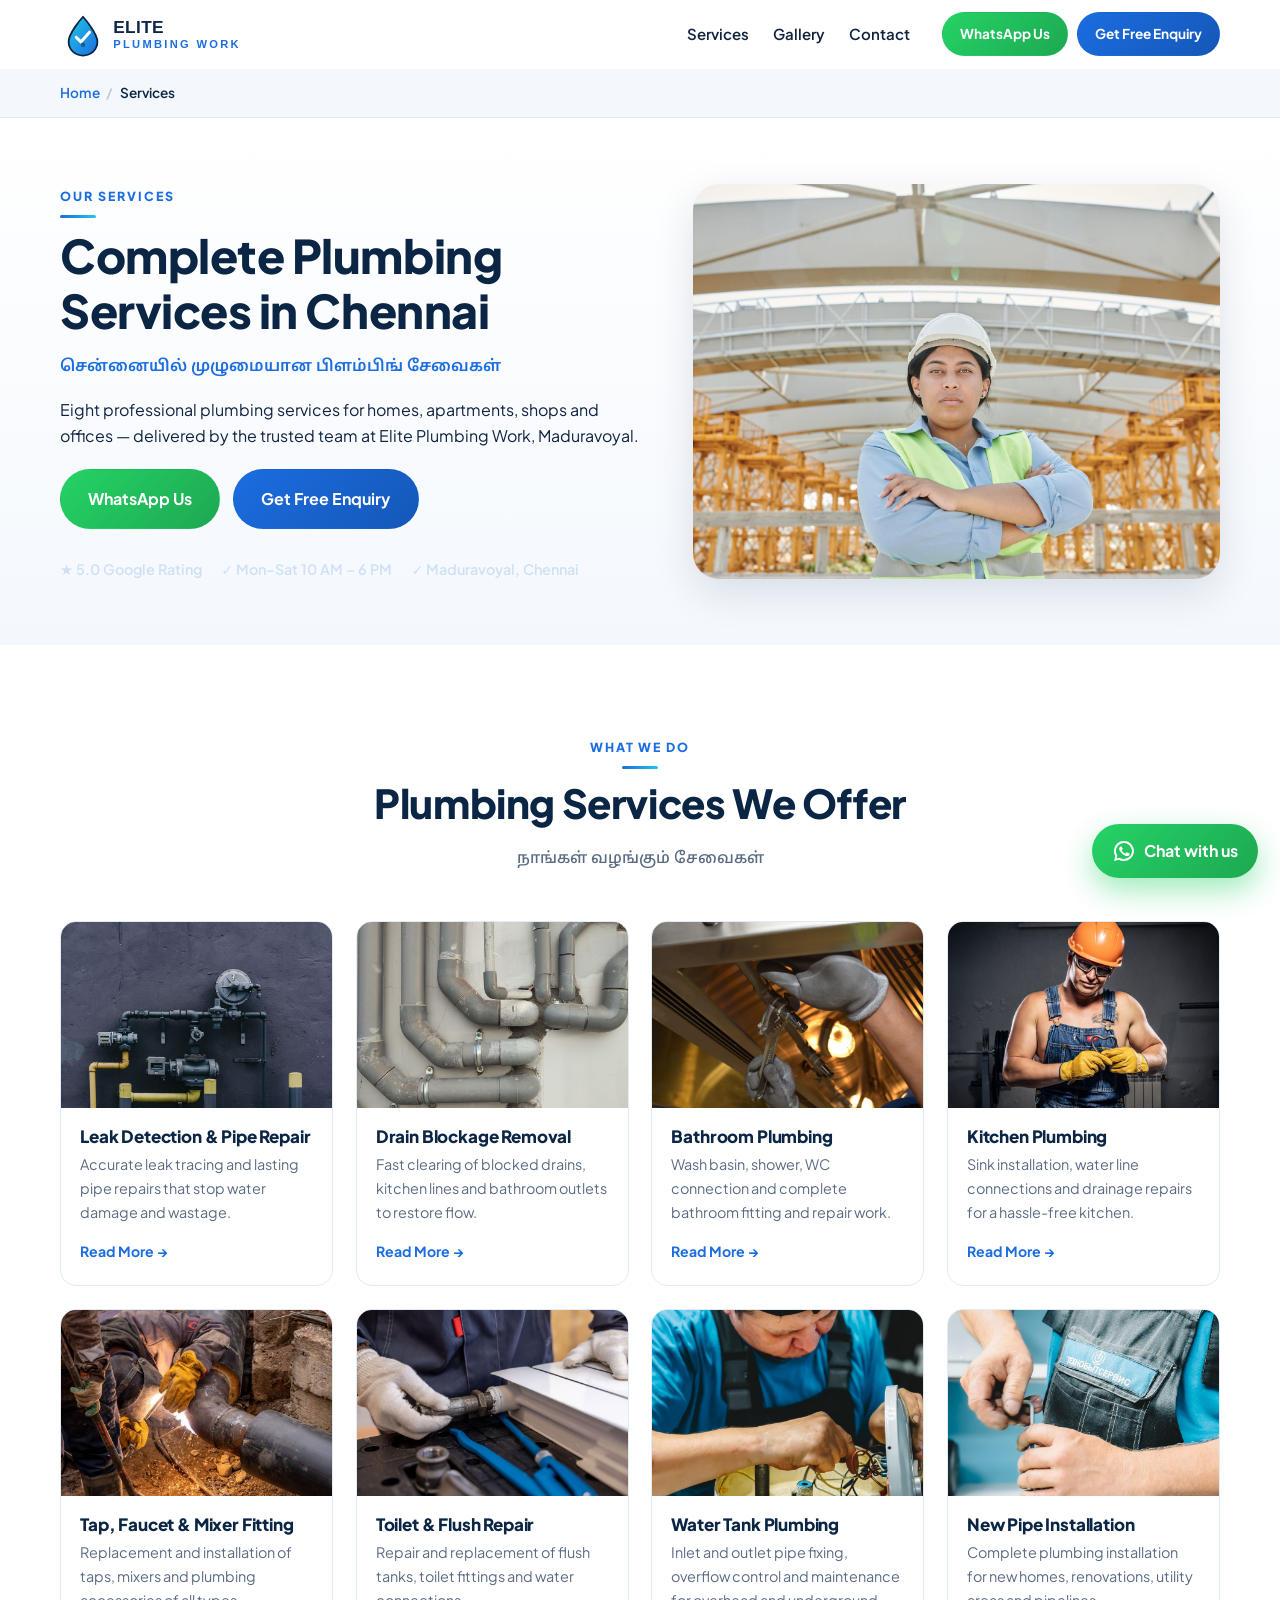
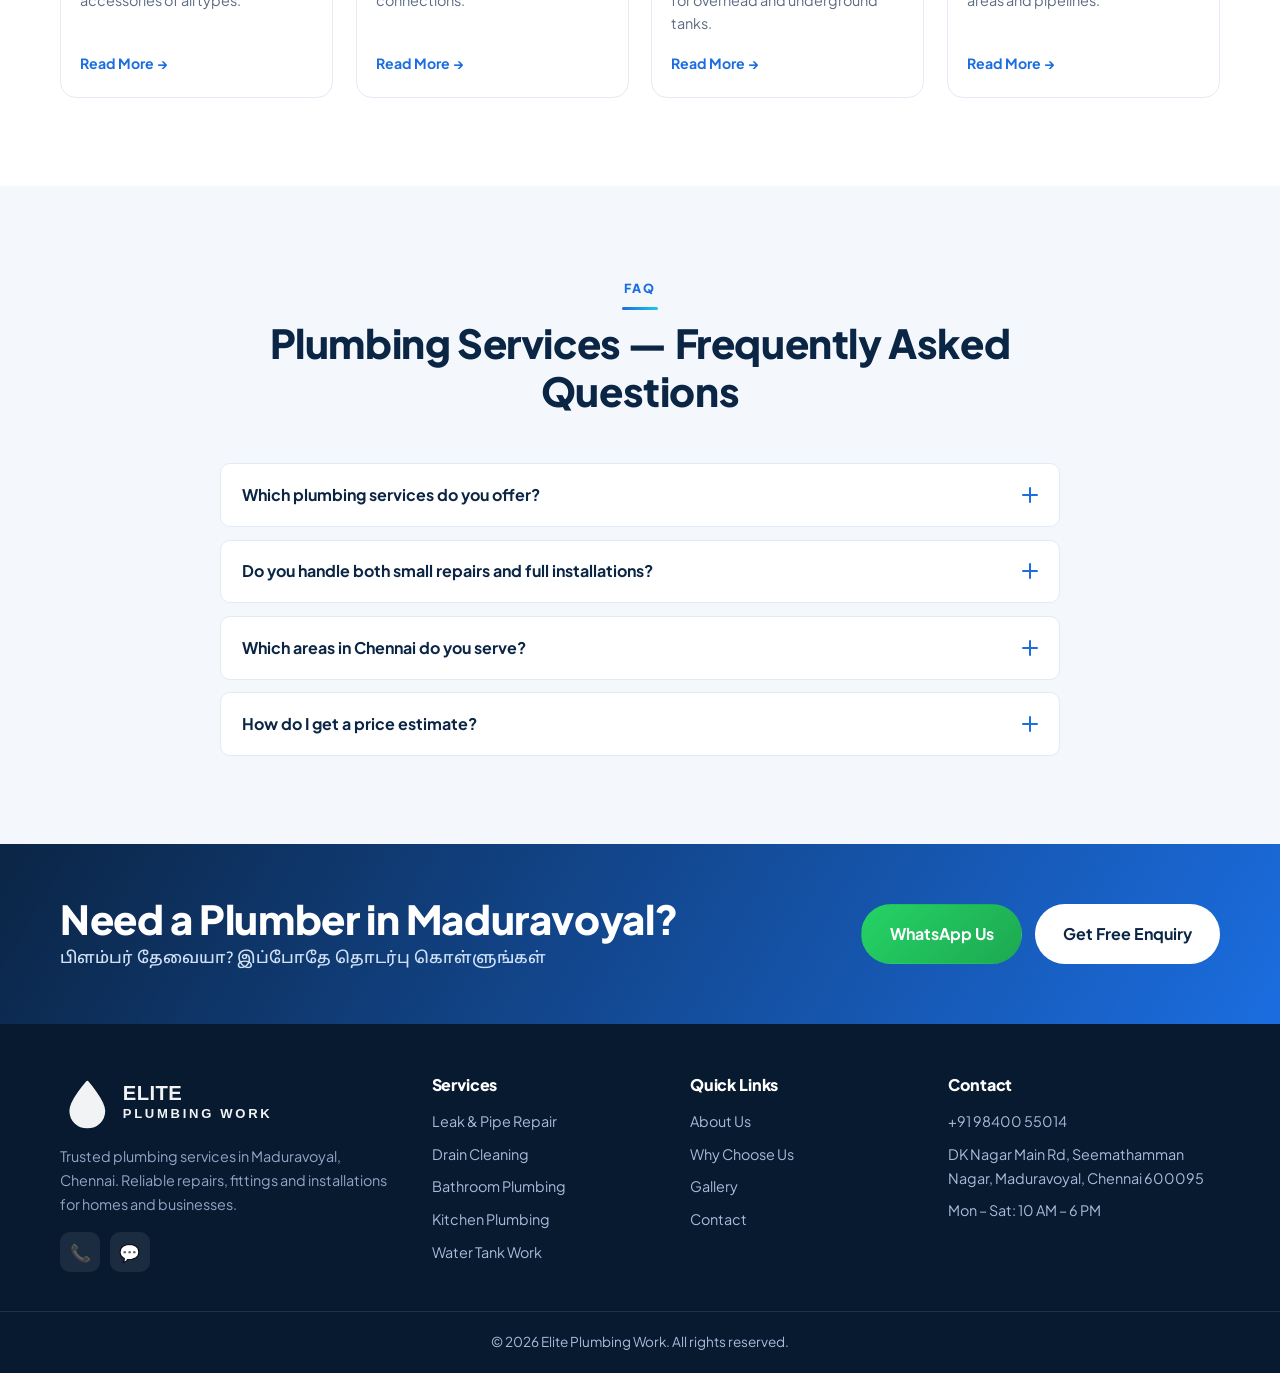
==== commit 3419974c: "Fix mobile/tablet load: header at top with content below, no empty hero block" ====
--- a/services/index.html
+++ b/services/index.html
@@ -3,15 +3,17 @@
 <head>
   <meta charset="UTF-8" />
   <meta name="viewport" content="width=device-width, initial-scale=1.0" />
+  <script>if("scrollRestoration" in history){history.scrollRestoration="manual"}</script>
   <title>Plumbing Services in Chennai | Elite Plumbing Work – Maduravoyal</title>
   <meta name="description" content="Complete plumbing services in Chennai — leak repair, drain cleaning, bathroom & kitchen plumbing, tap fitting, toilet repair, water tank plumbing and new pipe installation. Call or WhatsApp +91 98400 55014." />
   <meta name="keywords" content="plumbing services Chennai, plumber Maduravoyal, Elite Plumbing Work services, residential plumber Chennai" />
   <meta name="theme-color" content="#0B2545" />
-  <link rel="canonical" href="./" />
+    <!-- TODO: replace eliteplumbingwork.in with the live domain on deploy -->
+  <link rel="canonical" href="https://www.eliteplumbingwork.in/services/" />
   <meta property="og:type" content="website" />
   <meta property="og:title" content="Plumbing Services in Chennai | Elite Plumbing Work" />
   <meta property="og:description" content="Leak repair, drain cleaning, bathroom & kitchen plumbing, tap fitting, water tank work and more in Maduravoyal, Chennai." />
-  <meta property="og:image" content="../images/hero.jpg" />
+  <meta property="og:image" content="https://www.eliteplumbingwork.in/images/hero.jpg" />
   <meta name="twitter:card" content="summary_large_image" />
   <link rel="icon" type="image/svg+xml" href="../assets/favicon.svg" />
   <link rel="preconnect" href="https://fonts.googleapis.com" />
@@ -55,7 +57,7 @@
 
     <section class="page-hero">
       <div class="container page-hero__grid">
-        <div class="page-hero__text reveal">
+        <div class="page-hero__text">
           <span class="eyebrow">Our Services</span>
           <h1>Complete Plumbing Services in Chennai</h1>
           <p class="page-hero__ta ta">சென்னையில் முழுமையான பிளம்பிங் சேவைகள்</p>
@@ -71,7 +73,7 @@
             <li>✓ Maduravoyal, Chennai</li>
           </ul>
         </div>
-        <div class="page-hero__media reveal">
+        <div class="page-hero__media">
           <img src="../images/hero.jpg" alt="Elite Plumbing Work — plumbing services in Maduravoyal, Chennai" />
         </div>
       </div>
--- a/css/styles.css
+++ b/css/styles.css
@@ -37,6 +37,7 @@
   background:var(--bg);
   line-height:1.65;
   overflow-x:hidden;
+  overflow-x:clip;
 }
 img{max-width:100%;display:block}
 a{color:inherit;text-decoration:none}
@@ -83,13 +84,6 @@
   background:linear-gradient(90deg,var(--blue),var(--cyan));
 }
 .section__head .eyebrow::after,.section__head--light .eyebrow::after{margin-inline:auto}
-
-/* ---------- Utility bar ---------- */
-.utility-bar{background:var(--navy);color:#cfe0f5;font-size:.82rem}
-.utility-bar__inner{display:flex;gap:1.4rem;justify-content:flex-end;align-items:center;padding-block:.5rem;flex-wrap:wrap}
-.utility-bar__item{display:inline-flex;align-items:center;gap:.4rem}
-.utility-bar__link{color:#7fd7ff;font-weight:700}
-.utility-bar__link:hover{color:#fff}
 
 /* ---------- Header ---------- */
 .site-header{
@@ -335,7 +329,6 @@
 }
 .fab svg{width:24px;height:24px;fill:#fff}
 .fab:hover{transform:translateY(-3px) scale(1.03)}
-.fab__text{}
 @keyframes waPulse{0%{box-shadow:0 0 0 0 rgba(37,211,102,.5)}70%{box-shadow:0 0 0 16px rgba(37,211,102,0)}100%{box-shadow:0 0 0 0 rgba(37,211,102,0)}}
 
 .to-top{
@@ -400,6 +393,20 @@
 .reveal{opacity:0;transform:translateY(26px);transition:opacity .7s var(--ease),transform .7s var(--ease)}
 .reveal.is-visible{opacity:1;transform:none}
 
+/* ---------- Hero entrance (CSS-only, no JS dependency) ---------- */
+@keyframes heroIn{from{opacity:0;transform:translateY(18px)}to{opacity:1;transform:none}}
+.hero__content > *{animation:heroIn .65s var(--ease) both}
+.hero__content > *:nth-child(2){animation-delay:.08s}
+.hero__content > *:nth-child(3){animation-delay:.16s}
+.hero__content > *:nth-child(4){animation-delay:.24s}
+.hero__content > *:nth-child(5){animation-delay:.32s}
+.page-hero__text > *{animation:heroIn .65s var(--ease) both}
+.page-hero__text > *:nth-child(2){animation-delay:.08s}
+.page-hero__text > *:nth-child(3){animation-delay:.16s}
+.page-hero__text > *:nth-child(4){animation-delay:.24s}
+.page-hero__text > *:nth-child(5){animation-delay:.32s}
+.page-hero__media{animation:heroIn .7s var(--ease) .1s both}
+
 /* ---------- Responsive ---------- */
 @media (max-width:1100px){
   .services-grid{grid-template-columns:repeat(3,1fr)}
@@ -409,6 +416,8 @@
   .footer__grid{grid-template-columns:1fr 1fr}
 }
 @media (max-width:900px){
+  .site-header{backdrop-filter:none;background:#fff}
+  body.nav-open .site-header{z-index:100}
   .nav{
     position:fixed;inset:0 0 0 auto;width:min(320px,84vw);background:#fff;flex-direction:column;
     align-items:stretch;justify-content:flex-start;gap:0;padding:5.5rem 1.4rem 1.4rem;transform:translateX(105%);
@@ -439,8 +448,6 @@
   .to-top{bottom:140px}
 }
 @media (max-width:640px){
-  .utility-bar__inner{justify-content:center;gap:.8rem;font-size:.76rem}
-  .utility-bar__item:first-child{display:none}
   .services-grid{grid-template-columns:repeat(2,1fr);gap:1rem}
   .rel-services{grid-template-columns:repeat(2,1fr)}
   .includes{grid-template-columns:1fr}
